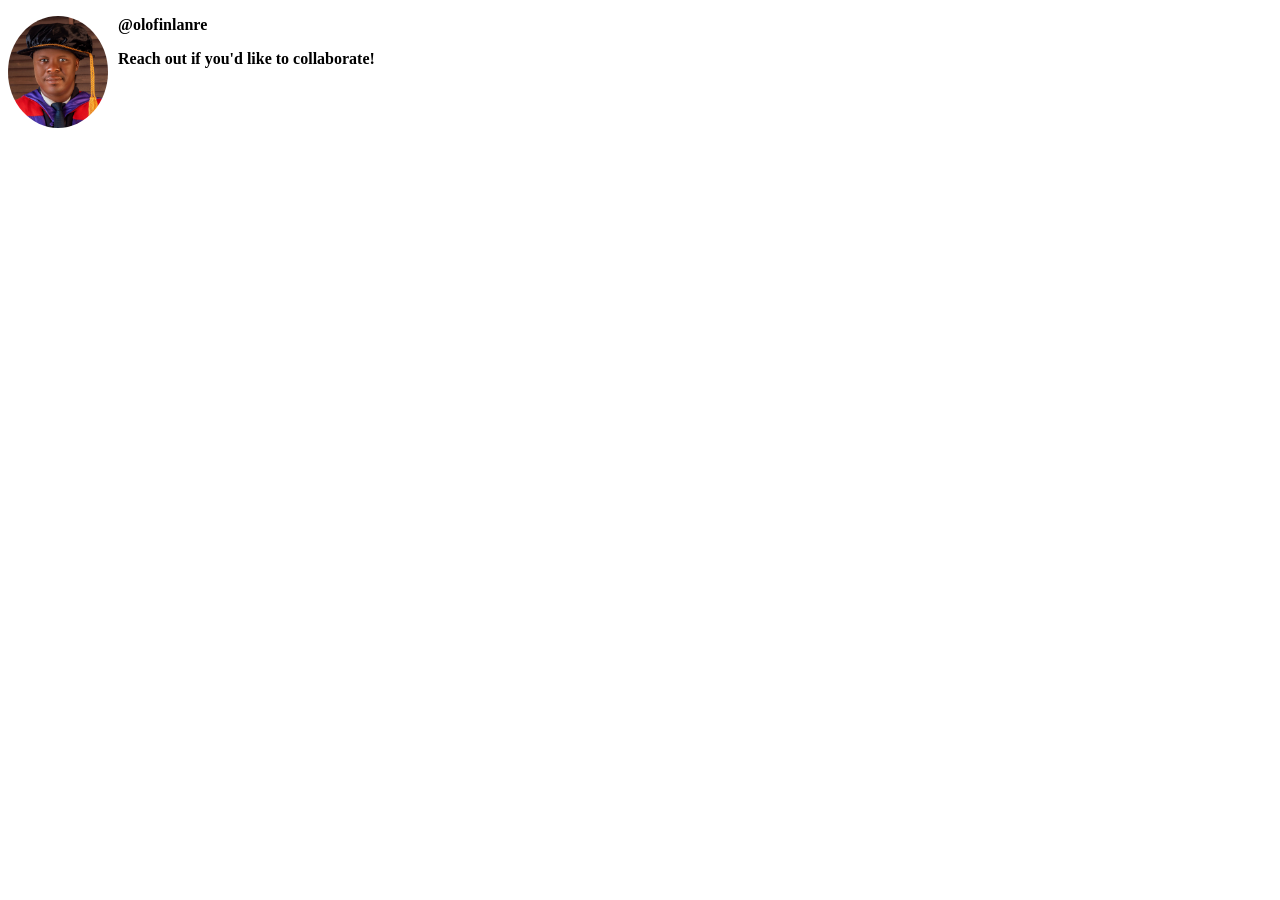
==== index.html @ d890ad18 "chore: initial commit" ====
<!doctype html>
<html lang="en">
  <head>
    <title>My First Webpage</title>
    <style>
      img {
        width: 100px;
        border-radius: 50%;
        float: left;
        margin-right: 10px;
      }

      p {
        .username {
          color: #040b14;
          font-size: 18px;
          font-weight: bold;
        }
        font-weight: bold;
      }
    </style>
  </head>
  <body>
    <img src="images/Phd_picture_New.jpg" alt="Phd picture" />
    <p class="username">@olofinlanre</p>
    <p>Reach out if you'd like to collaborate!</p>
  </body>
</html>
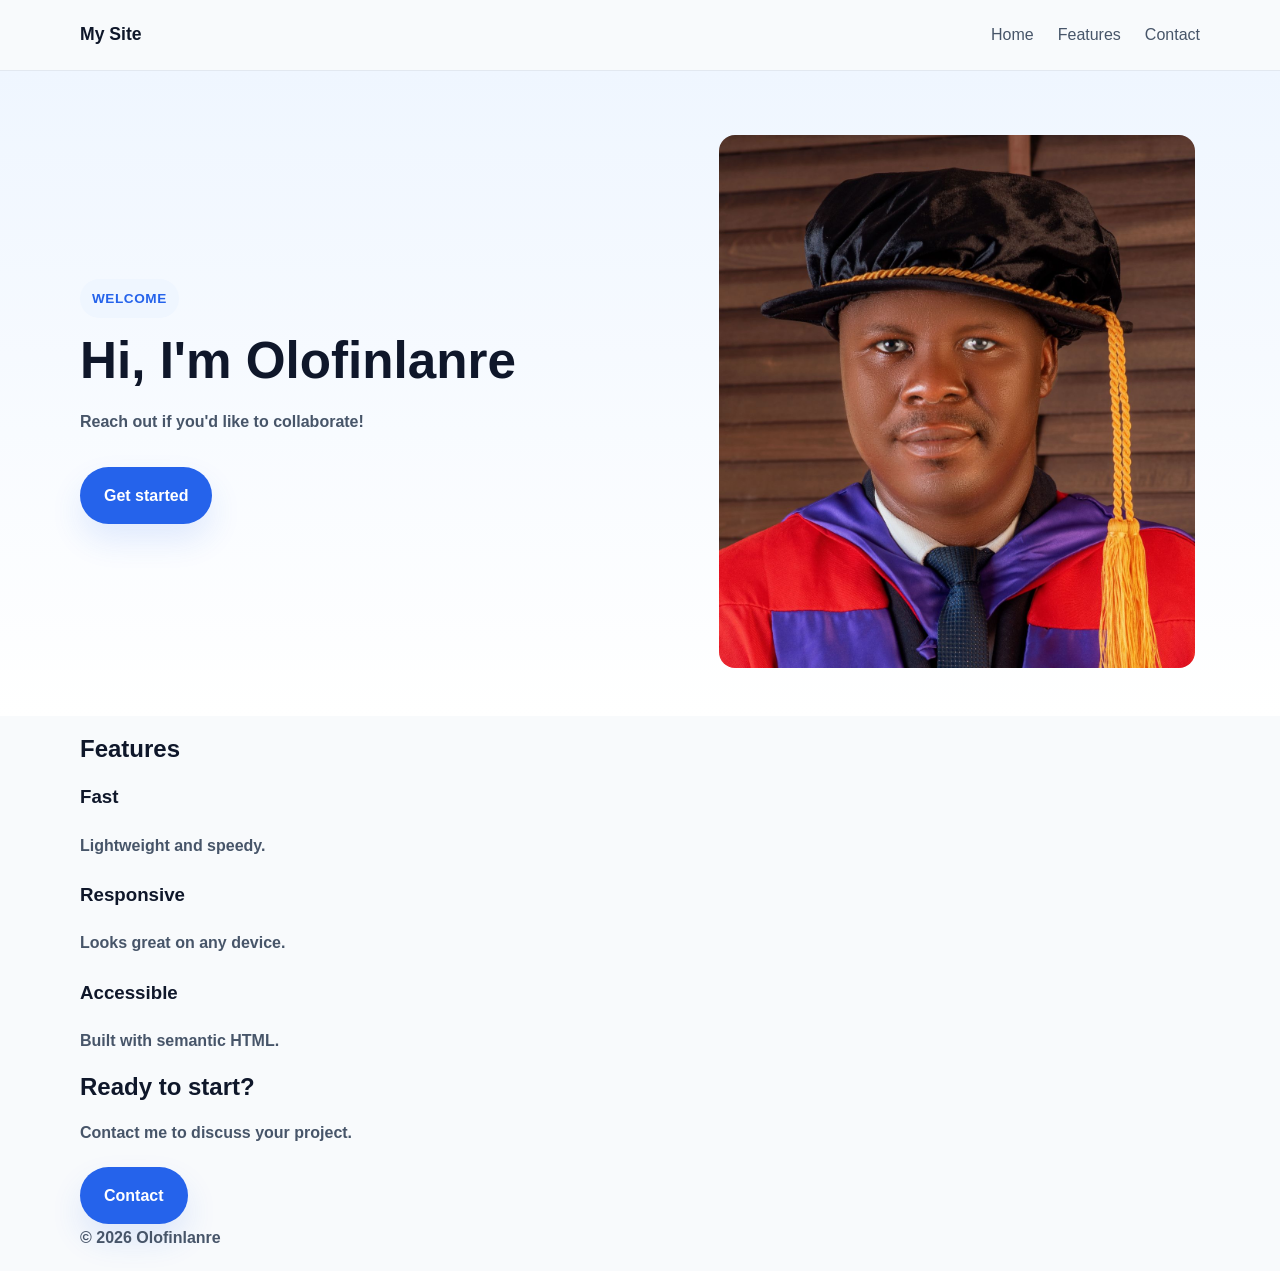
==== commit d5b409e1: "Add responsive semantic layout, mobile nav, accessibility, and check scripts" ====
--- a/index.html
+++ b/index.html
@@ -2,6 +2,8 @@
 <html lang="en">
   <head>
     <title>My First Webpage</title>
+    <meta name="viewport" content="width=device-width, initial-scale=1">
+    <link rel="stylesheet" href="ai-generated-landing-page/style.css">
     <style>
       img {
         width: 100px;
@@ -21,8 +23,143 @@
     </style>
   </head>
   <body>
-    <img src="images/Phd_picture_New.jpg" alt="Phd picture" />
-    <p class="username">@olofinlanre</p>
-    <p>Reach out if you'd like to collaborate!</p>
+    <header class="site-header">
+      <div class="header-inner container">
+        <a class="brand" href="#">My Site</a>
+        <button class="nav-toggle" aria-expanded="false" aria-controls="primary-nav">
+          <span class="sr-only">Toggle navigation</span>
+          <span class="bar"></span>
+          <span class="bar"></span>
+          <span class="bar"></span>
+        </button>
+        <div class="sr-only nav-announcer" aria-live="polite"></div>
+        <nav id="primary-nav" class="primary-nav">
+          <a href="#">Home</a>
+          <a href="#features">Features</a>
+          <a href="#contact">Contact</a>
+        </nav>
+      </div>
+    </header>
+
+    <main>
+      <section class="hero-section">
+        <div class="container hero-content">
+          <div class="hero-copy">
+            <span class="eyebrow">Welcome</span>
+            <h1>Hi, I'm Olofinlanre</h1>
+            <p class="hero-description">Reach out if you'd like to collaborate!</p>
+            <div class="hero-actions">
+              <a class="button button-primary" href="#contact">Get started</a>
+            </div>
+          </div>
+          <div class="hero-visual">
+            <img src="images/Phd_picture_New.jpg" alt="Phd picture" />
+          </div>
+        </div>
+      </section>
+
+      <section id="features" class="feature-section" aria-labelledby="features-heading">
+        <div class="container section-header">
+          <h2 id="features-heading">Features</h2>
+          <div class="feature-grid">
+            <article class="feature-card">
+              <h3>Fast</h3>
+              <p>Lightweight and speedy.</p>
+            </article>
+            <article class="feature-card">
+              <h3>Responsive</h3>
+              <p>Looks great on any device.</p>
+            </article>
+            <article class="feature-card">
+              <h3>Accessible</h3>
+              <p>Built with semantic HTML.</p>
+            </article>
+          </div>
+        </div>
+      </section>
+
+      <section id="contact" class="cta-section">
+        <div class="container cta-card">
+          <div>
+            <h2>Ready to start?</h2>
+            <p>Contact me to discuss your project.</p>
+          </div>
+          <a class="button button-primary" href="mailto:you@example.com">Contact</a>
+        </div>
+      </section>
+    </main>
+
+    <footer class="site-footer">
+      <div class="container footer-inner">
+        <p>&copy; 2026 Olofinlanre</p>
+      </div>
+    </footer>
+    <script>
+      (function(){
+        var btn = document.querySelector('.nav-toggle');
+        var nav = document.getElementById('primary-nav');
+        if (!btn || !nav) return;
+        var announcer = document.querySelector('.nav-announcer');
+
+        function getFocusable(el) {
+          return Array.prototype.slice.call(el.querySelectorAll('a, button, input, select, textarea, [tabindex]:not([tabindex="-1"])')).filter(function(i){ return !i.hasAttribute('disabled'); });
+        }
+
+        function openNav() {
+          nav.classList.add('open');
+          btn.classList.add('open');
+          btn.setAttribute('aria-expanded', 'true');
+          if (announcer) announcer.textContent = 'Navigation opened';
+          var focusables = getFocusable(nav);
+          if (focusables.length) focusables[0].focus();
+          document.addEventListener('keydown', trapKeys);
+        }
+
+        function closeNav() {
+          nav.classList.remove('open');
+          btn.classList.remove('open');
+          btn.setAttribute('aria-expanded', 'false');
+          if (announcer) announcer.textContent = 'Navigation closed';
+          btn.focus();
+          document.removeEventListener('keydown', trapKeys);
+        }
+
+        function trapKeys(e) {
+          if (e.key === 'Escape' || e.key === 'Esc') {
+            closeNav();
+            return;
+          }
+          if (e.key === 'Tab' && nav.classList.contains('open')) {
+            var focusables = getFocusable(nav);
+            if (!focusables.length) return;
+            var first = focusables[0];
+            var last = focusables[focusables.length - 1];
+            if (e.shiftKey && document.activeElement === first) {
+              e.preventDefault();
+              last.focus();
+            } else if (!e.shiftKey && document.activeElement === last) {
+              e.preventDefault();
+              first.focus();
+            }
+          }
+        }
+
+        btn.addEventListener('click', function(){
+          var open = nav.classList.toggle('open');
+          btn.classList.toggle('open', open);
+          btn.setAttribute('aria-expanded', open ? 'true' : 'false');
+          if (announcer) announcer.textContent = open ? 'Navigation opened' : 'Navigation closed';
+          if (open) {
+            // move focus into nav and attach key handler
+            var focusables = getFocusable(nav);
+            if (focusables.length) focusables[0].focus();
+            document.addEventListener('keydown', trapKeys);
+          } else {
+            document.removeEventListener('keydown', trapKeys);
+            btn.focus();
+          }
+        });
+      })();
+    </script>
   </body>
 </html>
--- a/ai-generated-landing-page/style.css
+++ b/ai-generated-landing-page/style.css
@@ -0,0 +1,480 @@
+:root {
+  --bg: #f8fafc;
+  --surface: #ffffff;
+  --surface-soft: #eef2ff;
+  --text: #0f172a;
+  --text-muted: #475569;
+  --primary: #2563eb;
+  --primary-soft: #eff6ff;
+  --accent: #f97316;
+  --border: #e2e8f0;
+}
+
+* {
+  box-sizing: border-box;
+}
+
+html,
+body {
+  margin: 0;
+  padding: 0;
+  min-height: 100%;
+  font-family: 'IBM Plex Sans', sans-serif;
+  font-size: 16px;
+  background: var(--bg);
+  color: var(--text);
+}
+
+body {
+  line-height: 1.7;
+}
+
+p {
+  margin: 0 0 1.25rem;
+  color: var(--text-muted);
+}
+
+img {
+  max-width: 100%;
+  display: block;
+}
+
+.container {
+  width: min(1120px, calc(100% - 2rem));
+  margin: 0 auto;
+}
+
+.site-header {
+  position: sticky;
+  top: 0;
+  z-index: 10;
+  background: rgba(248, 250, 252, 0.96);
+  border-bottom: 1px solid var(--border);
+}
+
+.header-inner {
+  display: flex;
+  align-items: center;
+  justify-content: space-between;
+  gap: 1rem;
+  padding: 1.25rem 0;
+}
+
+.brand {
+  font-family: 'Inter', sans-serif;
+  font-size: 1.1rem;
+  font-weight: 700;
+  color: var(--text);
+  text-decoration: none;
+}
+
+.primary-nav {
+  display: flex;
+  gap: 1.5rem;
+  flex-wrap: wrap;
+}
+
+.primary-nav a {
+  color: var(--text-muted);
+  text-decoration: none;
+  font-weight: 500;
+}
+
+.hero-section {
+  padding: 4rem 0 3rem;
+  background: linear-gradient(180deg, #eff6ff 0%, #ffffff 100%);
+}
+
+.hero-content {
+  display: grid;
+  grid-template-columns: 1.25fr 1fr;
+  gap: 3rem;
+  align-items: center;
+}
+
+.hero-copy {
+  max-width: 38rem;
+}
+
+.eyebrow,
+.section-label {
+  display: inline-flex;
+  margin-bottom: 1rem;
+  padding: 0.5rem 0.75rem;
+  border-radius: 999px;
+  background: var(--primary-soft);
+  color: var(--primary);
+  font-size: 0.85rem;
+  font-weight: 600;
+  letter-spacing: 0.04em;
+  text-transform: uppercase;
+}
+
+.hero-copy h1,
+.section-header h2,
+.workflow-text h2,
+.cta-card h2 {
+  font-family: 'Inter', sans-serif;
+  color: var(--text);
+  line-height: 1.05;
+}
+
+.hero-copy h1 {
+  font-size: clamp(2.5rem, 4vw, 4rem);
+  margin: 0 0 1.25rem;
+}
+
+.hero-description,
+.workflow-text p,
+.cta-card p {
+  max-width: 44rem;
+}
+
+.hero-actions {
+  display: flex;
+  flex-wrap: wrap;
+  gap: 1rem;
+  margin-top: 2rem;
+}
+
+.button {
+  display: inline-flex;
+  align-items: center;
+  justify-content: center;
+  padding: 0.95rem 1.5rem;
+  border-radius: 999px;
+  text-decoration: none;
+  font-weight: 600;
+  transition: transform 0.2s ease, box-shadow 0.2s ease, background-color 0.2s ease, border-color 0.2s ease;
+}
+
+.button:hover {
+  transform: translateY(-1px);
+}
+
+.button-primary {
+  background: var(--primary);
+  color: #ffffff;
+  box-shadow: 0 16px 32px rgba(37, 99, 235, 0.12);
+}
+
+.button-primary:hover {
+  box-shadow: 0 20px 40px rgba(37, 99, 235, 0.18);
+}
+
+.button-secondary {
+  background: transparent;
+  color: var(--text);
+  border: 1px solid var(--border);
+}
+
+.button-secondary:hover {
+  border-color: var(--primary);
+}
+
+.hero-visual {
+  display: grid;
+  place-items: center;
+}
+
+/* Responsive tweaks for hero visuals and images */
+.hero-visual img {
+  width: 100%;
+  height: auto;
+  max-width: 28rem;
+  border-radius: 1rem;
+  display: block;
+}
+
+/* Ensure images inside the content scale nicely */
+.container img {
+  max-width: 100%;
+  height: auto;
+}
+
+/* Mobile nav toggle */
+.nav-toggle {
+  display: none;
+  align-items: center;
+  justify-content: center;
+  width: 2.25rem;
+  height: 2.25rem;
+  background: transparent;
+  border: 0;
+  cursor: pointer;
+  padding: 0;
+}
+.nav-toggle .bar {
+  display: block;
+  width: 20px;
+  height: 2px;
+  background: var(--text);
+  margin: 3px 0;
+  border-radius: 2px;
+.nav-toggle .bar {
+  transition: transform 0.22s ease, opacity 0.18s ease;
+}
+.sr-only {
+  position: absolute !important;
+  width: 1px; height: 1px;
+  padding: 0; margin: -1px;
+  overflow: hidden; clip: rect(0,0,0,0);
+  white-space: nowrap; border: 0;
+}
+
+.visual-card {
+  width: 100%;
+  max-width: 28rem;
+  border-radius: 2rem;
+  padding: 2rem;
+  background: var(--surface);
+  border: 1px solid var(--border);
+  box-shadow: 0 20px 50px rgba(15, 23, 42, 0.06);
+}
+
+.visual-card span {
+  display: inline-flex;
+  margin-bottom: 1.5rem;
+  font-weight: 700;
+  color: var(--primary);
+}
+
+.visual-grid {
+  display: grid;
+  gap: 1rem;
+}
+
+.visual-grid div {
+  padding: 1rem;
+  border-radius: 1rem;
+  background: var(--primary-soft);
+}
+
+.visual-grid strong {
+  display: block;
+  margin-bottom: 0.5rem;
+  color: var(--text);
+}
+
+.feature-section,
+.workflow-section,
+.cta-section {
+  padding: 4rem 0;
+}
+
+.section-header {
+  text-align: center;
+  margin-bottom: 3rem;
+}
+
+.section-header h2,
+.workflow-text h2,
+.cta-card h2 {
+  font-size: clamp(2rem, 2.75vw, 2.75rem);
+  margin: 0.5rem 0 1rem;
+}
+
+.feature-grid {
+  display: grid;
+  gap: 1.5rem;
+  grid-template-columns: repeat(3, minmax(16rem, 1fr));
+}
+
+.feature-card {
+  padding: 2rem;
+  border-radius: 1.5rem;
+  background: var(--surface);
+  border: 1px solid var(--border);
+  transition: transform 0.25s ease, box-shadow 0.25s ease, border-color 0.25s ease;
+}
+
+.feature-card:hover {
+  transform: translateY(-3px);
+  box-shadow: 0 18px 36px rgba(15, 23, 42, 0.08);
+  border-color: rgba(37, 99, 235, 0.12);
+}
+
+.feature-card h3 {
+  margin-top: 0;
+  margin-bottom: 1rem;
+  font-size: 1.25rem;
+}
+
+.workflow-grid {
+  display: grid;
+  gap: 2rem;
+  grid-template-columns: 1.2fr 0.8fr;
+  align-items: center;
+}
+
+.workflow-list {
+  display: grid;
+  gap: 1.25rem;
+}
+
+.workflow-step {
+  display: grid;
+  grid-template-columns: auto 1fr;
+  gap: 1rem;
+  align-items: flex-start;
+  padding: 1.5rem;
+  border-radius: 1.5rem;
+  background: var(--surface);
+  border: 1px solid var(--border);
+}
+
+.step-number {
+  min-width: 3rem;
+  min-height: 3rem;
+  display: grid;
+  place-items: center;
+  border-radius: 1rem;
+  background: var(--primary);
+  color: #ffffff;
+  font-weight: 700;
+}
+
+.workflow-step h3 {
+  margin: 0 0 0.5rem;
+}
+
+.cta-card {
+  display: flex;
+  flex-wrap: wrap;
+  align-items: center;
+  justify-content: space-between;
+  gap: 2rem;
+  padding: 2.5rem;
+  border-radius: 1.75rem;
+  background: linear-gradient(135deg, #2563eb 0%, #38bdf8 100%);
+  color: #ffffff;
+}
+
+.cta-card > div {
+  max-width: 40rem;
+}
+
+.cta-card p {
+  color: rgba(255, 255, 255, 0.9);
+}
+
+.site-footer {
+  padding: 2rem 0;
+  background: #ffffff;
+  border-top: 1px solid var(--border);
+}
+
+.footer-inner {
+  display: flex;
+  justify-content: center;
+  align-items: center;
+  gap: 0.5rem;
+  text-align: center;
+}
+
+@media (max-width: 900px) {
+  .hero-content,
+  .workflow-grid,
+  .cta-card {
+    grid-template-columns: 1fr;
+  }
+
+  .hero-actions,
+  .primary-nav {
+    justify-content: flex-start;
+  }
+}
+
+@media (max-width: 720px) {
+  .nav-toggle {
+    display: flex;
+  }
+
+  .primary-nav {
+    /* keep layout ready but hide with height/opacity for smooth animation */
+    display: flex;
+    flex-direction: column;
+    gap: 0.5rem;
+    position: absolute;
+    top: calc(100% + 0.5rem);
+    right: 1rem;
+    background: var(--surface);
+    padding: 0.5rem 0.75rem;
+    border-radius: 0.5rem;
+    box-shadow: 0 12px 30px rgba(15,23,42,0.08);
+    z-index: 20;
+    max-height: 0;
+    overflow: hidden;
+    opacity: 0;
+    pointer-events: none;
+    transform: translateY(-6px);
+    transition: max-height 260ms ease, opacity 200ms ease, transform 220ms ease;
+  }
+
+  .primary-nav.open {
+    max-height: 320px;
+    opacity: 1;
+    pointer-events: auto;
+    transform: translateY(0);
+  }
+
+  /* Staggered menu item entrance */
+  .primary-nav a {
+    opacity: 0;
+    transform: translateY(-8px);
+    transition: transform 260ms cubic-bezier(.2,.9,.2,1), opacity 220ms ease;
+  }
+
+  .primary-nav.open a {
+    opacity: 1;
+    transform: translateY(0);
+  }
+
+  .primary-nav.open a:nth-child(1) { transition-delay: 60ms; }
+  .primary-nav.open a:nth-child(2) { transition-delay: 90ms; }
+  .primary-nav.open a:nth-child(3) { transition-delay: 120ms; }
+  .primary-nav.open a:nth-child(4) { transition-delay: 150ms; }
+  .primary-nav.open a:nth-child(5) { transition-delay: 180ms; }
+  .primary-nav.open a:nth-child(6) { transition-delay: 210ms; }
+
+  .header-inner { position: relative; }
+
+  .header-inner,
+  .hero-copy,
+  .feature-grid,
+  .workflow-step,
+  .cta-card {
+    gap: 1rem;
+  }
+
+  .hero-copy h1,
+  .section-header h2,
+  .workflow-text h2,
+  .cta-card h2 {
+    font-size: 2rem;
+  }
+
+  .primary-nav {
+    gap: 1rem;
+  }
+
+  .feature-grid {
+    grid-template-columns: 1fr;
+  }
+
+  .button {
+    width: 100%;
+  }
+
+  /* Toggle button -> X animation */
+  .nav-toggle.open .bar:nth-child(1) {
+    transform: translateY(6px) rotate(45deg);
+  }
+  .nav-toggle.open .bar:nth-child(2) {
+    opacity: 0;
+    transform: scaleX(0.2);
+  }
+  .nav-toggle.open .bar:nth-child(3) {
+    transform: translateY(-6px) rotate(-45deg);
+  }
+}
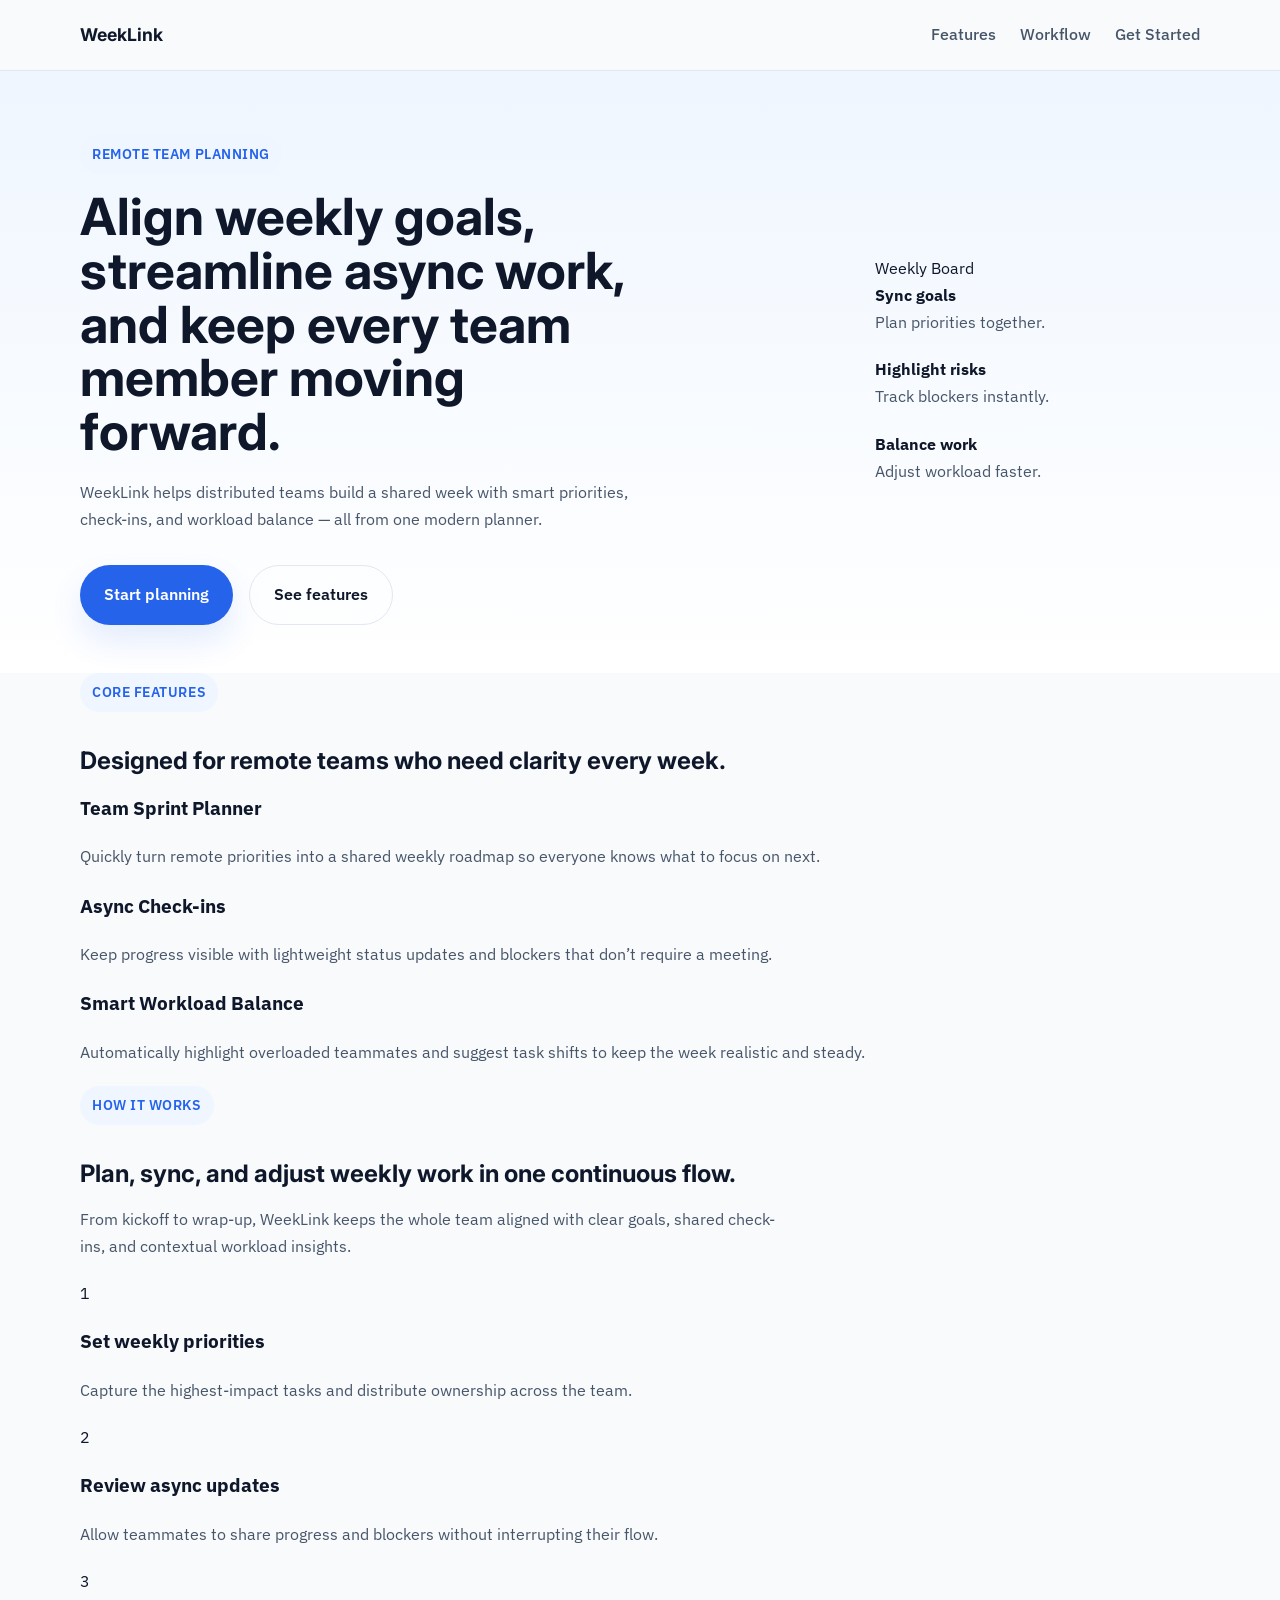
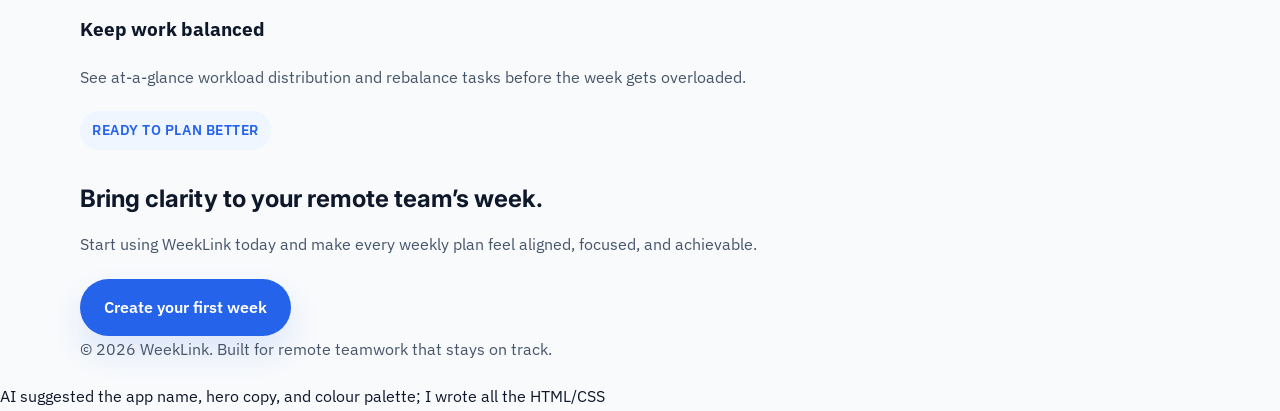
==== commit c98a5820: "Fix project entrypoint and include style file for evaluation" ====
--- a/index.html
+++ b/index.html
@@ -1,165 +1,173 @@
 <!doctype html>
 <html lang="en">
   <head>
-    <title>My First Webpage</title>
-    <meta name="viewport" content="width=device-width, initial-scale=1">
-    <link rel="stylesheet" href="ai-generated-landing-page/style.css">
-    <style>
-      img {
-        width: 100px;
-        border-radius: 50%;
-        float: left;
-        margin-right: 10px;
-      }
-
-      p {
-        .username {
-          color: #040b14;
-          font-size: 18px;
-          font-weight: bold;
-        }
-        font-weight: bold;
-      }
-    </style>
+    <meta charset="UTF-8" />
+    <meta name="viewport" content="width=device-width, initial-scale=1.0" />
+    <title>WeekLink · Remote Team Weekly Planning</title>
+    <link rel="preconnect" href="https://fonts.googleapis.com" />
+    <link rel="preconnect" href="https://fonts.gstatic.com" crossorigin />
+    <link
+      href="https://fonts.googleapis.com/css2?family=IBM+Plex+Sans:wght@400;500;600&family=Inter:wght@600;700&display=swap"
+      rel="stylesheet"
+    />
+    <link rel="stylesheet" href="style.css" />
   </head>
   <body>
-    <header class="site-header">
-      <div class="header-inner container">
-        <a class="brand" href="#">My Site</a>
-        <button class="nav-toggle" aria-expanded="false" aria-controls="primary-nav">
-          <span class="sr-only">Toggle navigation</span>
-          <span class="bar"></span>
-          <span class="bar"></span>
-          <span class="bar"></span>
-        </button>
-        <div class="sr-only nav-announcer" aria-live="polite"></div>
-        <nav id="primary-nav" class="primary-nav">
-          <a href="#">Home</a>
+    <header class="site-header" id="site-header">
+      <div class="container header-inner">
+        <a class="brand" href="#hero">WeekLink</a>
+        <nav class="primary-nav" aria-label="Primary navigation">
           <a href="#features">Features</a>
-          <a href="#contact">Contact</a>
+          <a href="#workflow">Workflow</a>
+          <a href="#cta">Get Started</a>
         </nav>
       </div>
     </header>
 
     <main>
-      <section class="hero-section">
+      <section class="hero-section" id="hero">
         <div class="container hero-content">
           <div class="hero-copy">
-            <span class="eyebrow">Welcome</span>
-            <h1>Hi, I'm Olofinlanre</h1>
-            <p class="hero-description">Reach out if you'd like to collaborate!</p>
+            <p class="eyebrow">Remote team planning</p>
+            <h1>
+              Align weekly goals, streamline async work, and keep every team
+              member moving forward.
+            </h1>
+            <p class="hero-description">
+              WeekLink helps distributed teams build a shared week with smart
+              priorities, check-ins, and workload balance — all from one modern
+              planner.
+            </p>
             <div class="hero-actions">
-              <a class="button button-primary" href="#contact">Get started</a>
+              <a class="button button-primary" href="#cta">Start planning</a>
+              <a class="button button-secondary" href="#features"
+                >See features</a
+              >
             </div>
           </div>
-          <div class="hero-visual">
-            <img src="images/Phd_picture_New.jpg" alt="Phd picture" />
+          <div class="hero-visual" aria-hidden="true">
+            <div class="visual-card">
+              <span>Weekly Board</span>
+              <div class="visual-grid">
+                <div>
+                  <strong>Sync goals</strong>
+                  <p>Plan priorities together.</p>
+                </div>
+                <div>
+                  <strong>Highlight risks</strong>
+                  <p>Track blockers instantly.</p>
+                </div>
+                <div>
+                  <strong>Balance work</strong>
+                  <p>Adjust workload faster.</p>
+                </div>
+              </div>
+            </div>
           </div>
         </div>
       </section>
 
-      <section id="features" class="feature-section" aria-labelledby="features-heading">
+      <section class="feature-section" id="features">
         <div class="container section-header">
-          <h2 id="features-heading">Features</h2>
-          <div class="feature-grid">
-            <article class="feature-card">
-              <h3>Fast</h3>
-              <p>Lightweight and speedy.</p>
-            </article>
-            <article class="feature-card">
-              <h3>Responsive</h3>
-              <p>Looks great on any device.</p>
-            </article>
-            <article class="feature-card">
-              <h3>Accessible</h3>
-              <p>Built with semantic HTML.</p>
-            </article>
+          <p class="section-label">Core features</p>
+          <h2>Designed for remote teams who need clarity every week.</h2>
+        </div>
+        <div class="container feature-grid">
+          <article class="feature-card">
+            <h3>Team Sprint Planner</h3>
+            <p>
+              Quickly turn remote priorities into a shared weekly roadmap so
+              everyone knows what to focus on next.
+            </p>
+          </article>
+          <article class="feature-card">
+            <h3>Async Check-ins</h3>
+            <p>
+              Keep progress visible with lightweight status updates and blockers
+              that don’t require a meeting.
+            </p>
+          </article>
+          <article class="feature-card">
+            <h3>Smart Workload Balance</h3>
+            <p>
+              Automatically highlight overloaded teammates and suggest task
+              shifts to keep the week realistic and steady.
+            </p>
+          </article>
+        </div>
+      </section>
+
+      <section class="workflow-section" id="workflow">
+        <div class="container workflow-grid">
+          <div class="workflow-text">
+            <p class="section-label">How it works</p>
+            <h2>Plan, sync, and adjust weekly work in one continuous flow.</h2>
+            <p>
+              From kickoff to wrap-up, WeekLink keeps the whole team aligned
+              with clear goals, shared check-ins, and contextual workload
+              insights.
+            </p>
+          </div>
+          <div class="workflow-list">
+            <div class="workflow-step">
+              <span class="step-number">1</span>
+              <div>
+                <h3>Set weekly priorities</h3>
+                <p>
+                  Capture the highest-impact tasks and distribute ownership
+                  across the team.
+                </p>
+              </div>
+            </div>
+            <div class="workflow-step">
+              <span class="step-number">2</span>
+              <div>
+                <h3>Review async updates</h3>
+                <p>
+                  Allow teammates to share progress and blockers without
+                  interrupting their flow.
+                </p>
+              </div>
+            </div>
+            <div class="workflow-step">
+              <span class="step-number">3</span>
+              <div>
+                <h3>Keep work balanced</h3>
+                <p>
+                  See at-a-glance workload distribution and rebalance tasks
+                  before the week gets overloaded.
+                </p>
+              </div>
+            </div>
           </div>
         </div>
       </section>
 
-      <section id="contact" class="cta-section">
+      <section class="cta-section" id="cta">
         <div class="container cta-card">
           <div>
-            <h2>Ready to start?</h2>
-            <p>Contact me to discuss your project.</p>
+            <p class="section-label">Ready to plan better</p>
+            <h2>Bring clarity to your remote team’s week.</h2>
+            <p>
+              Start using WeekLink today and make every weekly plan feel
+              aligned, focused, and achievable.
+            </p>
           </div>
-          <a class="button button-primary" href="mailto:you@example.com">Contact</a>
+          <a class="button button-primary" href="#hero"
+            >Create your first week</a
+          >
         </div>
       </section>
     </main>
 
     <footer class="site-footer">
       <div class="container footer-inner">
-        <p>&copy; 2026 Olofinlanre</p>
+        <p>© 2026 WeekLink. Built for remote teamwork that stays on track.</p>
       </div>
     </footer>
-    <script>
-      (function(){
-        var btn = document.querySelector('.nav-toggle');
-        var nav = document.getElementById('primary-nav');
-        if (!btn || !nav) return;
-        var announcer = document.querySelector('.nav-announcer');
-
-        function getFocusable(el) {
-          return Array.prototype.slice.call(el.querySelectorAll('a, button, input, select, textarea, [tabindex]:not([tabindex="-1"])')).filter(function(i){ return !i.hasAttribute('disabled'); });
-        }
-
-        function openNav() {
-          nav.classList.add('open');
-          btn.classList.add('open');
-          btn.setAttribute('aria-expanded', 'true');
-          if (announcer) announcer.textContent = 'Navigation opened';
-          var focusables = getFocusable(nav);
-          if (focusables.length) focusables[0].focus();
-          document.addEventListener('keydown', trapKeys);
-        }
-
-        function closeNav() {
-          nav.classList.remove('open');
-          btn.classList.remove('open');
-          btn.setAttribute('aria-expanded', 'false');
-          if (announcer) announcer.textContent = 'Navigation closed';
-          btn.focus();
-          document.removeEventListener('keydown', trapKeys);
-        }
-
-        function trapKeys(e) {
-          if (e.key === 'Escape' || e.key === 'Esc') {
-            closeNav();
-            return;
-          }
-          if (e.key === 'Tab' && nav.classList.contains('open')) {
-            var focusables = getFocusable(nav);
-            if (!focusables.length) return;
-            var first = focusables[0];
-            var last = focusables[focusables.length - 1];
-            if (e.shiftKey && document.activeElement === first) {
-              e.preventDefault();
-              last.focus();
-            } else if (!e.shiftKey && document.activeElement === last) {
-              e.preventDefault();
-              first.focus();
-            }
-          }
-        }
-
-        btn.addEventListener('click', function(){
-          var open = nav.classList.toggle('open');
-          btn.classList.toggle('open', open);
-          btn.setAttribute('aria-expanded', open ? 'true' : 'false');
-          if (announcer) announcer.textContent = open ? 'Navigation opened' : 'Navigation closed';
-          if (open) {
-            // move focus into nav and attach key handler
-            var focusables = getFocusable(nav);
-            if (focusables.length) focusables[0].focus();
-            document.addEventListener('keydown', trapKeys);
-          } else {
-            document.removeEventListener('keydown', trapKeys);
-            btn.focus();
-          }
-        });
-      })();
-    </script>
   </body>
 </html>
+<README class="md"
+  >AI suggested the app name, hero copy, and colour palette; I wrote all the
+  HTML/CSS
+</README>
--- a/style.css
+++ b/style.css
@@ -0,0 +1,481 @@
+:root {
+  --bg: #f8fafc;
+  --surface: #ffffff;
+  --surface-soft: #eef2ff;
+  --text: #0f172a;
+  --text-muted: #475569;
+  --primary: #2563eb;
+  --primary-soft: #eff6ff;
+  --accent: #f97316;
+  --border: #e2e8f0;
+}
+
+* {
+  box-sizing: border-box;
+}
+
+html,
+body {
+  margin: 0;
+  padding: 0;
+  min-height: 100%;
+  font-family: 'IBM Plex Sans', sans-serif;
+  font-size: 16px;
+  background: var(--bg);
+  color: var(--text);
+}
+
+body {
+  line-height: 1.7;
+}
+
+p {
+  margin: 0 0 1.25rem;
+  color: var(--text-muted);
+}
+
+img {
+  max-width: 100%;
+  display: block;
+}
+
+.container {
+  width: min(1120px, calc(100% - 2rem));
+  margin: 0 auto;
+}
+
+.site-header {
+  position: sticky;
+  top: 0;
+  z-index: 10;
+  background: rgba(248, 250, 252, 0.96);
+  border-bottom: 1px solid var(--border);
+}
+
+.header-inner {
+  display: flex;
+  align-items: center;
+  justify-content: space-between;
+  gap: 1rem;
+  padding: 1.25rem 0;
+}
+
+.brand {
+  font-family: 'Inter', sans-serif;
+  font-size: 1.1rem;
+  font-weight: 700;
+  color: var(--text);
+  text-decoration: none;
+}
+
+.primary-nav {
+  display: flex;
+  gap: 1.5rem;
+  flex-wrap: wrap;
+}
+
+.primary-nav a {
+  color: var(--text-muted);
+  text-decoration: none;
+  font-weight: 500;
+}
+
+.hero-section {
+  padding: 4rem 0 3rem;
+  background: linear-gradient(180deg, #eff6ff 0%, #ffffff 100%);
+}
+
+.hero-content {
+  display: grid;
+  grid-template-columns: 1.25fr 1fr;
+  gap: 3rem;
+  align-items: center;
+}
+
+.hero-copy {
+  max-width: 38rem;
+}
+
+.eyebrow,
+.section-label {
+  display: inline-flex;
+  margin-bottom: 1rem;
+  padding: 0.5rem 0.75rem;
+  border-radius: 999px;
+  background: var(--primary-soft);
+  color: var(--primary);
+  font-size: 0.85rem;
+  font-weight: 600;
+  letter-spacing: 0.04em;
+  text-transform: uppercase;
+}
+
+.hero-copy h1,
+.section-header h2,
+.workflow-text h2,
+.cta-card h2 {
+  font-family: 'Inter', sans-serif;
+  color: var(--text);
+  line-height: 1.05;
+}
+
+.hero-copy h1 {
+  font-size: clamp(2.5rem, 4vw, 4rem);
+  margin: 0 0 1.25rem;
+}
+
+.hero-description,
+.workflow-text p,
+.cta-card p {
+  max-width: 44rem;
+}
+
+.hero-actions {
+  display: flex;
+  flex-wrap: wrap;
+  gap: 1rem;
+  margin-top: 2rem;
+}
+
+.button {
+  display: inline-flex;
+  align-items: center;
+  justify-content: center;
+  padding: 0.95rem 1.5rem;
+  border-radius: 999px;
+  text-decoration: none;
+  font-weight: 600;
+  transition: transform 0.2s ease, box-shadow 0.2s ease, background-color 0.2s ease, border-color 0.2s ease;
+}
+
+.button:hover {
+  transform: translateY(-1px);
+}
+
+.button-primary {
+  background: var(--primary);
+  color: #ffffff;
+  box-shadow: 0 16px 32px rgba(37, 99, 235, 0.12);
+}
+
+.button-primary:hover {
+  box-shadow: 0 20px 40px rgba(37, 99, 235, 0.18);
+}
+
+.button-secondary {
+  background: transparent;
+  color: var(--text);
+  border: 1px solid var(--border);
+}
+
+.button-secondary:hover {
+  border-color: var(--primary);
+}
+
+.hero-visual {
+  display: grid;
+  place-items: center;
+}
+
+/* Responsive tweaks for hero visuals and images */
+.hero-visual img {
+  width: 100%;
+  height: auto;
+  max-width: 28rem;
+  border-radius: 1rem;
+  display: block;
+}
+
+/* Ensure images inside the content scale nicely */
+.container img {
+  max-width: 100%;
+  height: auto;
+}
+
+/* Mobile nav toggle */
+.nav-toggle {
+  display: none;
+  align-items: center;
+  justify-content: center;
+  width: 2.25rem;
+  height: 2.25rem;
+  background: transparent;
+  border: 0;
+  cursor: pointer;
+  padding: 0;
+}
+.nav-toggle .bar {
+  display: block;
+  width: 20px;
+  height: 2px;
+  background: var(--text);
+  margin: 3px 0;
+  border-radius: 2px;
+.nav-toggle .bar {
+  transition: transform 0.22s ease, opacity 0.18s ease;
+}
+.sr-only {
+  position: absolute !important;
+  width: 1px; height: 1px;
+  padding: 0; margin: -1px;
+  overflow: hidden; clip: rect(0,0,0,0);
+  white-space: nowrap; border: 0;
+}
+
+.visual-card {
+  width: 100%;
+  max-width: 28rem;
+  border-radius: 2rem;
+  padding: 2rem;
+  background: var(--surface);
+  border: 1px solid var(--border);
+  box-shadow: 0 20px 50px rgba(15, 23, 42, 0.06);
+}
+
+.visual-card span {
+  display: inline-flex;
+  margin-bottom: 1.5rem;
+  font-weight: 700;
+  color: var(--primary);
+}
+
+.visual-grid {
+  display: grid;
+  gap: 1rem;
+}
+
+.visual-grid div {
+  padding: 1rem;
+  border-radius: 1rem;
+  background: var(--primary-soft);
+}
+
+.visual-grid strong {
+  display: block;
+  margin-bottom: 0.5rem;
+  color: var(--text);
+}
+
+.feature-section,
+.workflow-section,
+.cta-section {
+  padding: 4rem 0;
+}
+
+.section-header {
+  text-align: center;
+  margin-bottom: 3rem;
+}
+
+.section-header h2,
+.workflow-text h2,
+.cta-card h2 {
+  font-size: clamp(2rem, 2.75vw, 2.75rem);
+  margin: 0.5rem 0 1rem;
+}
+
+.feature-grid {
+  display: grid;
+  gap: 1.5rem;
+  grid-template-columns: repeat(3, minmax(16rem, 1fr));
+}
+
+.feature-card {
+  padding: 2rem;
+  border-radius: 1.5rem;
+  background: var(--surface);
+  border: 1px solid var(--border);
+  transition: transform 0.25s ease, box-shadow 0.25s ease, border-color 0.25s ease;
+}
+
+.feature-card:hover {
+  transform: translateY(-3px);
+  box-shadow: 0 18px 36px rgba(15, 23, 42, 0.08);
+  border-color: rgba(37, 99, 235, 0.12);
+}
+
+.feature-card h3 {
+  margin-top: 0;
+  margin-bottom: 1rem;
+  font-size: 1.25rem;
+}
+
+.workflow-grid {
+  display: grid;
+  gap: 2rem;
+  grid-template-columns: 1.2fr 0.8fr;
+  align-items: center;
+}
+
+.workflow-list {
+  display: grid;
+  gap: 1.25rem;
+}
+
+.workflow-step {
+  display: grid;
+  grid-template-columns: auto 1fr;
+  gap: 1rem;
+  align-items: flex-start;
+  padding: 1.5rem;
+  border-radius: 1.5rem;
+  background: var(--surface);
+  border: 1px solid var(--border);
+}
+
+.step-number {
+  min-width: 3rem;
+  min-height: 3rem;
+  display: grid;
+  place-items: center;
+  border-radius: 1rem;
+  background: var(--primary);
+  color: #ffffff;
+  font-weight: 700;
+}
+
+.workflow-step h3 {
+  margin: 0 0 0.5rem;
+}
+
+.cta-card {
+  display: flex;
+  flex-wrap: wrap;
+  align-items: center;
+  justify-content: space-between;
+  gap: 2rem;
+  padding: 2.5rem;
+  border-radius: 1.75rem;
+  background: linear-gradient(135deg, #2563eb 0%, #38bdf8 100%);
+  color: #ffffff;
+}
+
+.cta-card > div {
+  max-width: 40rem;
+}
+
+.cta-card p {
+  color: rgba(255, 255, 255, 0.9);
+}
+
+.site-footer {
+  padding: 2rem 0;
+  background: #ffffff;
+  border-top: 1px solid var(--border);
+}
+
+.footer-inner {
+  display: flex;
+  justify-content: center;
+  align-items: center;
+  gap: 0.5rem;
+  text-align: center;
+}
+
+@media (max-width: 900px) {
+  .hero-content,
+  .workflow-grid,
+  .cta-card {
+    grid-template-columns: 1fr;
+  }
+
+  .hero-actions,
+  .primary-nav {
+    justify-content: flex-start;
+  }
+}
+
+@media (max-width: 720px) {
+  .nav-toggle {
+    display: flex;
+  }
+
+  .primary-nav {
+    /* keep layout ready but hide with height/opacity for smooth animation */
+    display: flex;
+    flex-direction: column;
+    gap: 0.5rem;
+    position: absolute;
+    top: calc(100% + 0.5rem);
+    right: 1rem;
+    background: var(--surface);
+    padding: 0.5rem 0.75rem;
+    border-radius: 0.5rem;
+    box-shadow: 0 12px 30px rgba(15,23,42,0.08);
+    z-index: 20;
+    max-height: 0;
+    overflow: hidden;
+    opacity: 0;
+    pointer-events: none;
+    transform: translateY(-6px);
+    transition: max-height 260ms ease, opacity 200ms ease, transform 220ms ease;
+  }
+
+  .primary-nav.open {
+    max-height: 320px;
+    opacity: 1;
+    pointer-events: auto;
+    transform: translateY(0);
+  }
+
+  /* Staggered menu item entrance */
+  .primary-nav a {
+    opacity: 0;
+    transform: translateY(-8px);
+    transition: transform 260ms cubic-bezier(.2,.9,.2,1), opacity 220ms ease;
+  }
+
+  .primary-nav.open a {
+    opacity: 1;
+    transform: translateY(0);
+  }
+
+  .primary-nav.open a:nth-child(1) { transition-delay: 60ms; }
+  .primary-nav.open a:nth-child(2) { transition-delay: 90ms; }
+  .primary-nav.open a:nth-child(3) { transition-delay: 120ms; }
+  .primary-nav.open a:nth-child(4) { transition-delay: 150ms; }
+  .primary-nav.open a:nth-child(5) { transition-delay: 180ms; }
+  .primary-nav.open a:nth-child(6) { transition-delay: 210ms; }
+
+  .header-inner { position: relative; }
+
+  .header-inner,
+  .hero-copy,
+  .feature-grid,
+  .workflow-step,
+  .cta-card {
+    gap: 1rem;
+  }
+
+  .hero-copy h1,
+  .section-header h2,
+  .workflow-text h2,
+  .cta-card h2 {
+    font-size: 2rem;
+  }
+
+  .primary-nav {
+    gap: 1rem;
+  }
+
+  .feature-grid {
+    grid-template-columns: 1fr;
+  }
+
+  .button {
+    width: 100%;
+  }
+
+  /* Toggle button -> X animation */
+  .nav-toggle.open .bar:nth-child(1) {
+    transform: translateY(6px) rotate(45deg);
+  }
+  .nav-toggle.open .bar:nth-child(2) {
+    opacity: 0;
+    transform: scaleX(0.2);
+  }
+  .nav-toggle.open .bar:nth-child(3) {
+    transform: translateY(-6px) rotate(-45deg);
+  }
+}
+}
